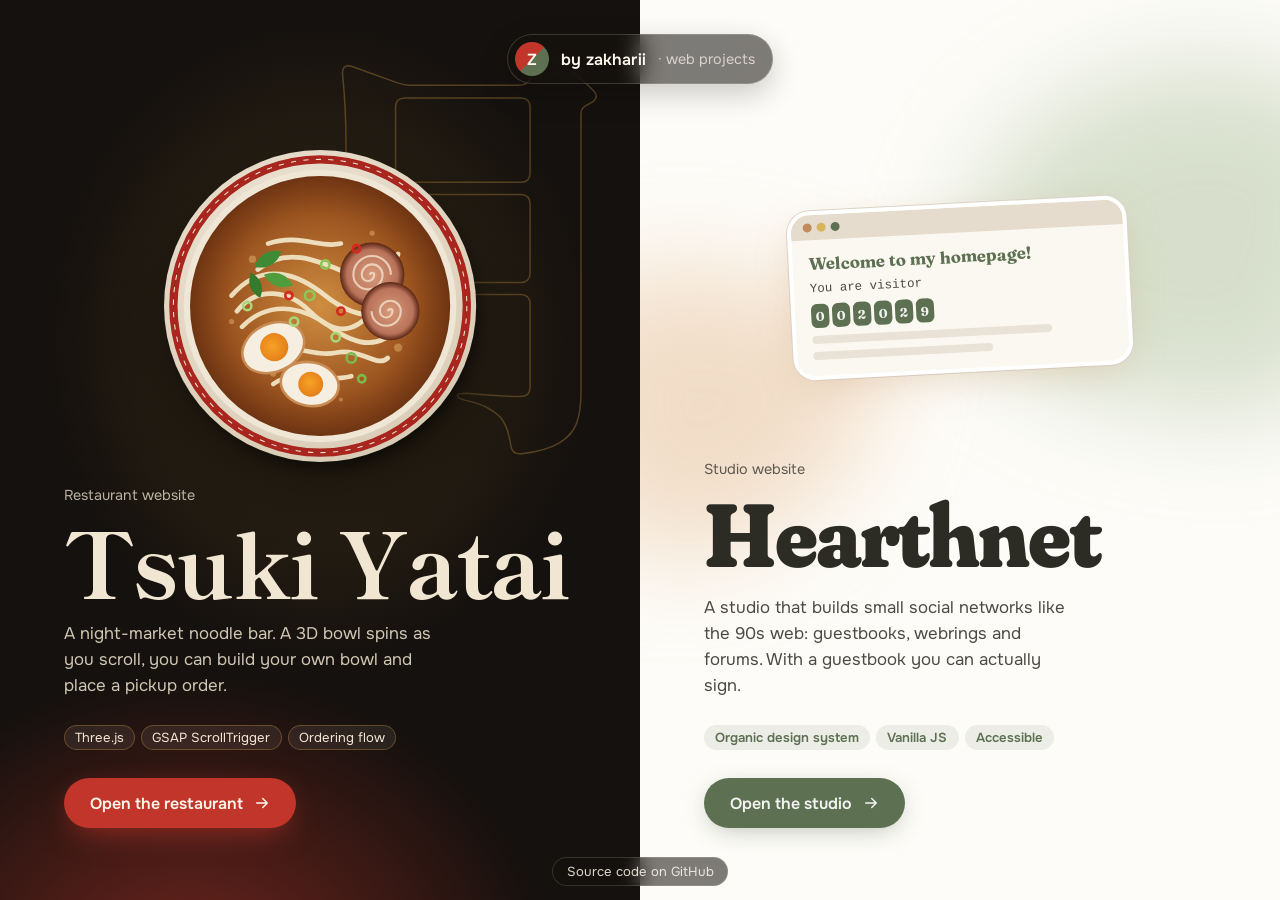
==== index.html @ 2424efcb "Portfolio: hub page, Tsuki Yatai and Hearthnet Co-Authored-By: Claude Opus 5.5 <noreply@anthropic.co" ====
<!doctype html>
<html lang="en">
<head>
  <meta charset="utf-8">
  <meta name="viewport" content="width=device-width, initial-scale=1, viewport-fit=cover">
  <title>Zakharii — web projects</title>
  <meta name="description" content="Web projects designed and built by Zakharii: Tsuki Yatai, a 3D night-market restaurant site, and Hearthnet, a studio site in an organic design system.">
  <meta name="theme-color" content="#15110E">
  <link rel="icon" href="hub/favicon.svg" type="image/svg+xml">

  <link rel="preconnect" href="https://fonts.googleapis.com">
  <link rel="preconnect" href="https://fonts.gstatic.com" crossorigin>
  <link href="https://fonts.googleapis.com/css2?family=Fraunces:opsz,wght,SOFT@9..144,700..800,100&family=Onest:wght@400;500;600&family=Shippori+Mincho+B1:wght@800&display=swap" rel="stylesheet">

  <style>
    /* Two projects, two worlds: the page is split down the middle.
       Each half previews its project's own palette and type. */
    :root {
      --night: #15110e;
      --night-text: #f1e6d2;
      --lacquer: #c2352b;
      --gold: #dda94b;
      --paper: #fdfcf8;
      --loam: #2c2c24;
      --moss: #5d7052;
      --clay: #c18c5d;
      --sand: #e6dccd;
      --font-ui: "Onest", system-ui, -apple-system, "Segoe UI", sans-serif;
      --ease: cubic-bezier(.2, .7, .2, 1);
      color-scheme: dark;
    }
    *, *::before, *::after { box-sizing: border-box; }
    html, body { height: 100%; }
    body {
      margin: 0;
      background: var(--night);
      color: var(--night-text);
      font-family: var(--font-ui);
      -webkit-font-smoothing: antialiased;
    }
    a { color: inherit; }
    img { display: block; max-width: 100%; }

    .page { position: relative; display: flex; flex-direction: column; min-height: 100%; }

    /* ---- top bar ---- */
    .top {
      position: absolute;
      z-index: 5;
      top: 0;
      left: 0;
      right: 0;
      display: flex;
      justify-content: center;
      padding: max(18px, env(safe-area-inset-top, 0px)) max(16px, env(safe-area-inset-right, 0px)) 0 max(16px, env(safe-area-inset-left, 0px));
      pointer-events: none;
    }
    .id {
      display: inline-flex;
      align-items: center;
      gap: 12px;
      padding: 8px 18px 8px 8px;
      border-radius: 999px;
      background: rgb(21 17 14 / .55);
      -webkit-backdrop-filter: blur(12px);
      backdrop-filter: blur(12px);
      box-shadow: 0 0 0 1px rgb(241 230 210 / .18) inset, 0 10px 30px rgb(0 0 0 / .2);
      color: #fff8ec;
      pointer-events: auto;
    }
    .id__mark {
      width: 34px;
      height: 34px;
      display: grid;
      place-items: center;
      border-radius: 50%;
      background: linear-gradient(135deg, var(--lacquer) 50%, var(--moss) 50%);
      font-weight: 600;
    }
    .id__name { font-weight: 600; letter-spacing: .01em; }
    .id__role { color: rgb(255 248 236 / .7); font-size: .9rem; }

    /* ---- the two doors ---- */
    .doors { flex: 1; display: flex; min-height: 100vh; min-height: 100svh; }
    .door {
      --grow: 1;
      position: relative;
      flex: var(--grow) 1 0;
      display: flex;
      flex-direction: column;
      justify-content: flex-end;
      min-width: 0;
      padding: 120px clamp(24px, 5vw, 72px) clamp(36px, 6vw, 72px);
      overflow: hidden;
      text-decoration: none;
      isolation: isolate;
      transition: flex-grow .8s var(--ease), filter .6s;
    }
    /* the hovered door opens wider, the other one steps back */
    @media (hover: hover) and (min-width: 821px) {
      .doors:hover .door { filter: saturate(.75) brightness(.85); }
      .doors .door:hover, .doors .door:focus-visible { --grow: 1.45; filter: none; }
    }
    .door:focus-visible { outline: 3px solid var(--gold); outline-offset: -8px; }

    .door__kicker { margin: 0 0 14px; font-size: .9rem; opacity: .75; }
    .door__title { margin: 0; line-height: .95; letter-spacing: -.02em; font-size: clamp(3rem, 7vw, 6.5rem); }
    .door__desc { max-width: 34ch; margin: 18px 0 26px; font-size: 1.05rem; line-height: 1.55; opacity: .85; }
    .door__tags { display: flex; flex-wrap: wrap; gap: 6px; margin: 0 0 28px; padding: 0; list-style: none; }
    .door__tags li { padding: .3em .85em; border-radius: 999px; font-size: .82rem; }
    .door__cta {
      align-self: flex-start;
      display: inline-flex;
      align-items: center;
      gap: 10px;
      padding: .9em 1.6em;
      border-radius: 999px;
      font-weight: 600;
      transition: transform .4s var(--ease), gap .4s var(--ease);
    }
    .door:hover .door__cta { transform: translateY(-2px); gap: 16px; }
    .door__cta svg { width: 18px; height: 18px; fill: none; stroke: currentColor; stroke-width: 2; stroke-linecap: round; stroke-linejoin: round; }

    /* Door 1: Tsuki Yatai — night market */
    .door--tsuki {
      background:
        radial-gradient(60% 50% at 50% 38%, rgb(221 169 75 / .22), transparent 70%),
        radial-gradient(80% 50% at 30% 110%, rgb(194 53 43 / .55), transparent 70%),
        var(--night);
      color: var(--night-text);
    }
    .door--tsuki .door__title { font-family: "Shippori Mincho B1", Georgia, serif; font-weight: 800; }
    .door--tsuki .door__tags li { background: rgb(241 230 210 / .08); box-shadow: 0 0 0 1px rgb(221 169 75 / .3) inset; }
    .door--tsuki .door__cta { background: var(--lacquer); color: #fff6ea; box-shadow: 0 10px 30px -8px rgb(194 53 43 / .7); }
    .tsuki__kanji {
      position: absolute;
      z-index: -1;
      right: -.08em;
      top: .02em;
      margin: 0;
      font-family: "Shippori Mincho B1", serif;
      font-weight: 800;
      font-size: clamp(16rem, 34vw, 32rem);
      line-height: 1;
      color: transparent;
      -webkit-text-stroke: 1.5px rgb(221 169 75 / .3);
      transition: transform 1.2s var(--ease);
    }
    .tsuki__bowl {
      position: absolute;
      z-index: -1;
      left: 50%;
      top: 34%;
      width: min(52%, 360px);
      translate: -50% -50%;
      filter: drop-shadow(0 30px 40px rgb(0 0 0 / .55));
      transition: transform 1.4s var(--ease);
    }
    .door--tsuki:hover .tsuki__bowl { transform: rotate(40deg) scale(1.06); }
    .door--tsuki:hover .tsuki__kanji { transform: translateX(-4%); }

    /* Door 2: Hearthnet — organic paper */
    .door--hearth { background: var(--paper); color: var(--loam); }
    .door--hearth .door__title { font-family: "Fraunces", Georgia, serif; font-weight: 800; font-variation-settings: "SOFT" 100; }
    .door--hearth .door__tags li { background: rgb(93 112 82 / .1); color: var(--moss); font-weight: 600; }
    .door--hearth .door__cta { background: var(--moss); color: #f3f4f1; box-shadow: 0 6px 24px -6px rgb(93 112 82 / .45); }
    .hearth__blob { position: absolute; z-index: -1; filter: blur(50px); opacity: .55; transition: transform 1.4s var(--ease), border-radius 1.4s var(--ease); }
    .hearth__blob--a { width: 26rem; height: 22rem; right: -6rem; top: 4rem; background: #b9c8a9; border-radius: 60% 40% 30% 70% / 60% 30% 70% 40%; }
    .hearth__blob--b { width: 20rem; height: 18rem; left: -5rem; top: 30%; background: #e8c4a0; border-radius: 30% 70% 70% 30% / 30% 30% 70% 70%; }
    .door--hearth:hover .hearth__blob--a { transform: translate(-2rem, 1rem) scale(1.1); border-radius: 30% 70% 70% 30% / 30% 30% 70% 70%; }
    .hearth__window {
      position: absolute;
      z-index: -1;
      left: 50%;
      top: 32%;
      width: min(62%, 340px);
      translate: -50% -50%;
      rotate: -3deg;
      border: 4px solid #fff;
      border-radius: 1.4rem;
      overflow: hidden;
      background: #fbf8f1;
      box-shadow: 0 10px 40px -10px rgb(193 140 93 / .35), 0 0 0 1px #ded8cf;
      font-family: "Courier New", monospace;
      font-size: .78rem;
      color: #4a4a40;
      transition: rotate 1s var(--ease), transform 1s var(--ease);
    }
    .door--hearth:hover .hearth__window { rotate: 1deg; transform: translateY(-6px); }
    .hearth__window-bar { display: flex; gap: 5px; padding: 8px 12px; background: var(--sand); }
    .hearth__window-bar i { width: 9px; height: 9px; border-radius: 50%; background: var(--clay); }
    .hearth__window-bar i:nth-child(2) { background: #d8b45e; }
    .hearth__window-bar i:nth-child(3) { background: var(--moss); }
    .hearth__window-body { display: grid; gap: 8px; padding: 14px 16px 16px; }
    .hearth__window-body b { font-family: "Fraunces", serif; font-size: 1.05rem; color: var(--moss); }
    .hearth__counter { display: flex; gap: 3px; }
    .hearth__counter span { width: 18px; height: 24px; display: grid; place-items: center; border-radius: 6px; background: var(--moss); color: #f3f4f1; font-family: "Fraunces", serif; font-weight: 700; }
    .hearth__line { height: 8px; border-radius: 99px; background: #e9e2d6; }
    .hearth__line:nth-child(4) { width: 80%; }
    .hearth__line:nth-child(5) { width: 60%; }

    /* ---- footer strip ---- */
    .foot {
      position: absolute;
      z-index: 5;
      left: 0;
      right: 0;
      bottom: 0;
      display: flex;
      justify-content: center;
      padding-bottom: max(14px, env(safe-area-inset-bottom, 0px));
      pointer-events: none;
    }
    .foot a {
      pointer-events: auto;
      padding: .45em 1.1em;
      border-radius: 999px;
      background: rgb(21 17 14 / .55);
      -webkit-backdrop-filter: blur(10px);
      backdrop-filter: blur(10px);
      color: rgb(255 248 236 / .85);
      font-size: .82rem;
      text-decoration: none;
      box-shadow: 0 0 0 1px rgb(241 230 210 / .15) inset;
    }
    .foot a:hover { color: #fff; }

    /* ---- phones and narrow tablets: doors stack ---- */
    @media (max-width: 820px) {
      .doors { flex-direction: column; }
      .door { min-height: 88svh; padding-top: 110px; padding-bottom: 56px; }
      .door--hearth { padding-top: 64px; padding-bottom: 80px; }
      .tsuki__bowl { top: 36%; width: min(62%, 300px); }
      .hearth__window { top: 30%; width: min(70%, 300px); }
      .id__role { display: none; }
    }

    /* entrance: the two halves slide in from their sides */
    @media (prefers-reduced-motion: no-preference) {
      .door--tsuki > * { animation: rise .9s var(--ease) backwards; }
      .door--hearth > * { animation: rise .9s .15s var(--ease) backwards; }
      @keyframes rise { from { opacity: 0; transform: translateY(24px); } }
    }
    @media (prefers-reduced-motion: reduce) {
      .door, .tsuki__bowl, .tsuki__kanji, .hearth__blob, .hearth__window { transition: none; }
    }
  </style>
</head>
<body>
  <div class="page">
    <header class="top">
      <p class="id">
        <span class="id__mark" aria-hidden="true">Z</span>
        <span class="id__name">by zakharii</span>
        <span class="id__role">· web projects</span>
      </p>
    </header>

    <main class="doors" aria-label="Choose a project">
      <h1 class="visually-hidden" style="position:absolute;width:1px;height:1px;overflow:hidden;clip:rect(0 0 0 0)">Zakharii, web projects</h1>

      <!-- Button 1: the restaurant -->
      <a class="door door--tsuki" href="tsuki-yatai/">
        <p class="tsuki__kanji" aria-hidden="true">月</p>
        <img class="tsuki__bowl" src="tsuki-yatai/assets/noodle-bowl.svg" alt="" width="640" height="640">
        <p class="door__kicker">Restaurant website</p>
        <h2 class="door__title">Tsuki Yatai</h2>
        <p class="door__desc">A night-market noodle bar. A 3D bowl spins as you scroll, you can build your own bowl and place a pickup order.</p>
        <ul class="door__tags">
          <li>Three.js</li><li>GSAP ScrollTrigger</li><li>Ordering flow</li>
        </ul>
        <span class="door__cta">Open the restaurant
          <svg viewBox="0 0 24 24" aria-hidden="true"><path d="M5 12h14M13 6l6 6-6 6"/></svg>
        </span>
      </a>

      <!-- Button 2: the social network studio -->
      <a class="door door--hearth" href="hearthnet/">
        <span class="hearth__blob hearth__blob--a" aria-hidden="true"></span>
        <span class="hearth__blob hearth__blob--b" aria-hidden="true"></span>
        <div class="hearth__window" aria-hidden="true">
          <div class="hearth__window-bar"><i></i><i></i><i></i></div>
          <div class="hearth__window-body">
            <b>Welcome to my homepage!</b>
            <span>You are visitor</span>
            <span class="hearth__counter"><span>0</span><span>0</span><span>2</span><span>0</span><span>2</span><span>9</span></span>
            <span class="hearth__line"></span>
            <span class="hearth__line"></span>
          </div>
        </div>
        <p class="door__kicker">Studio website</p>
        <h2 class="door__title">Hearthnet</h2>
        <p class="door__desc">A studio that builds small social networks like the 90s web: guestbooks, webrings and forums. With a guestbook you can actually sign.</p>
        <ul class="door__tags">
          <li>Organic design system</li><li>Vanilla JS</li><li>Accessible</li>
        </ul>
        <span class="door__cta">Open the studio
          <svg viewBox="0 0 24 24" aria-hidden="true"><path d="M5 12h14M13 6l6 6-6 6"/></svg>
        </span>
      </a>
    </main>

    <footer class="foot">
      <a href="https://github.com/qp5048/qp5048.github.io" target="_blank" rel="noopener">Source code on GitHub</a>
    </footer>
  </div>
</body>
</html>
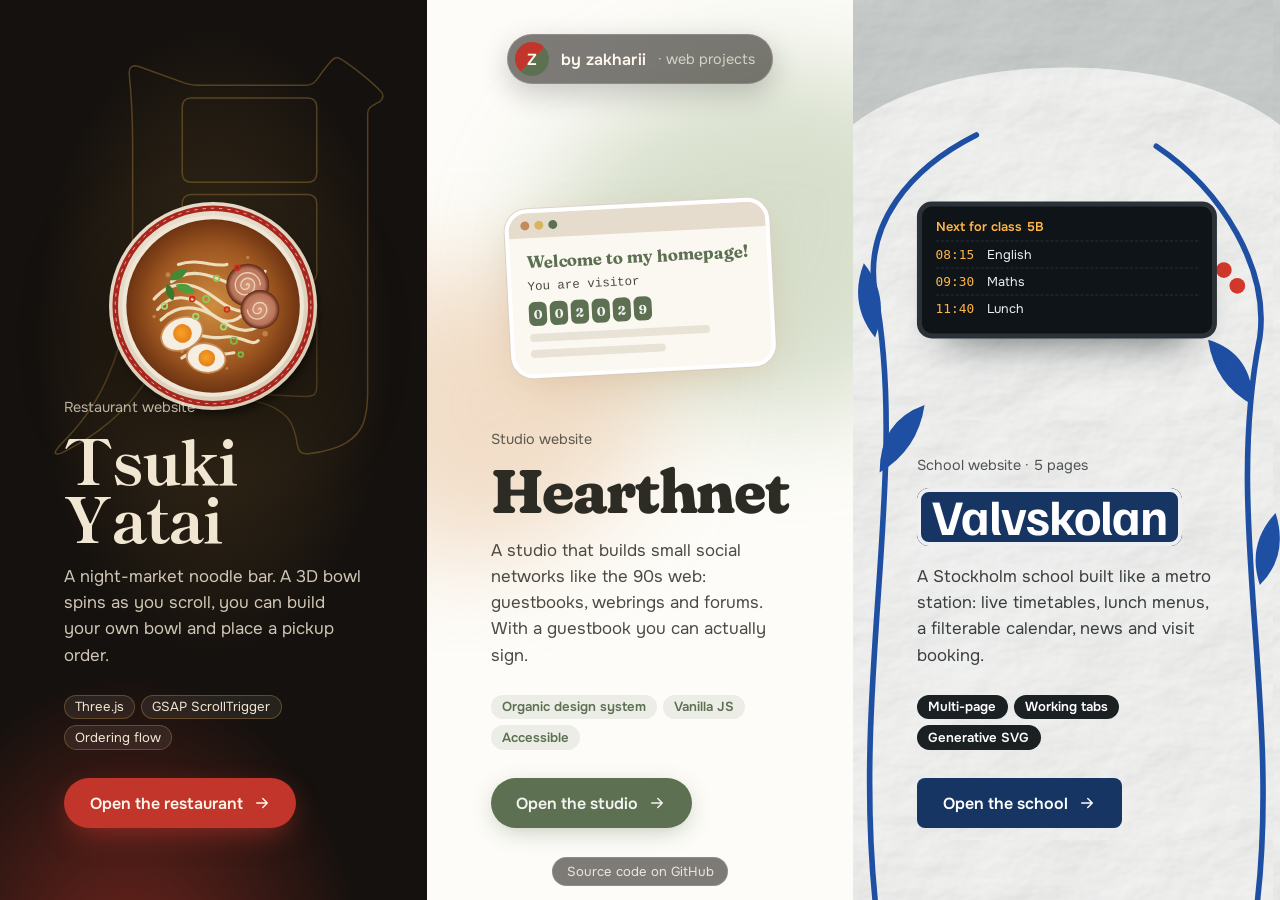
==== commit ef3542af: "Add Valvskolan, a multi-page Stockholm school site Five pages styled as a painted metro station: liv" ====
--- a/index.html
+++ b/index.html
@@ -4,13 +4,13 @@
   <meta charset="utf-8">
   <meta name="viewport" content="width=device-width, initial-scale=1, viewport-fit=cover">
   <title>Zakharii — web projects</title>
-  <meta name="description" content="Web projects designed and built by Zakharii: Tsuki Yatai, a 3D night-market restaurant site, and Hearthnet, a studio site in an organic design system.">
+  <meta name="description" content="Web projects designed and built by Zakharii: Tsuki Yatai, a 3D night-market restaurant site, Hearthnet, a studio site in an organic design system, and Valvskolan, a multi-page Stockholm school site.">
   <meta name="theme-color" content="#15110E">
   <link rel="icon" href="hub/favicon.svg" type="image/svg+xml">
 
   <link rel="preconnect" href="https://fonts.googleapis.com">
   <link rel="preconnect" href="https://fonts.gstatic.com" crossorigin>
-  <link href="https://fonts.googleapis.com/css2?family=Fraunces:opsz,wght,SOFT@9..144,700..800,100&family=Onest:wght@400;500;600&family=Shippori+Mincho+B1:wght@800&display=swap" rel="stylesheet">
+  <link href="https://fonts.googleapis.com/css2?family=Familjen+Grotesk:wght@700&family=Fraunces:opsz,wght,SOFT@9..144,700..800,100&family=Onest:wght@400;500;600&family=Shippori+Mincho+B1:wght@800&display=swap" rel="stylesheet">
 
   <style>
     /* Two projects, two worlds: the page is split down the middle.
@@ -97,14 +97,14 @@
       transition: flex-grow .8s var(--ease), filter .6s;
     }
     /* the hovered door opens wider, the other one steps back */
-    @media (hover: hover) and (min-width: 821px) {
+    @media (hover: hover) and (min-width: 961px) {
       .doors:hover .door { filter: saturate(.75) brightness(.85); }
       .doors .door:hover, .doors .door:focus-visible { --grow: 1.45; filter: none; }
     }
     .door:focus-visible { outline: 3px solid var(--gold); outline-offset: -8px; }
 
     .door__kicker { margin: 0 0 14px; font-size: .9rem; opacity: .75; }
-    .door__title { margin: 0; line-height: .95; letter-spacing: -.02em; font-size: clamp(3rem, 7vw, 6.5rem); }
+    .door__title { margin: 0; line-height: .95; letter-spacing: -.02em; font-size: clamp(2.6rem, 4.8vw, 5.2rem); }
     .door__desc { max-width: 34ch; margin: 18px 0 26px; font-size: 1.05rem; line-height: 1.55; opacity: .85; }
     .door__tags { display: flex; flex-wrap: wrap; gap: 6px; margin: 0 0 28px; padding: 0; list-style: none; }
     .door__tags li { padding: .3em .85em; border-radius: 999px; font-size: .82rem; }
@@ -225,8 +225,39 @@
     }
     .foot a:hover { color: #fff; }
 
+    /* Door 3: Valvskolan — whitewashed metro rock */
+    .door--valv {
+      background-color: #eef0ed;
+      background-image: linear-gradient(rgb(240 242 239 / .55), rgb(240 242 239 / .55)), url("data:image/svg+xml,%3Csvg xmlns='http://www.w3.org/2000/svg' width='420' height='420'%3E%3Cfilter id='r'%3E%3CfeTurbulence type='fractalNoise' baseFrequency='.008 .012' numOctaves='5' seed='11' stitchTiles='stitch'/%3E%3CfeDiffuseLighting lighting-color='%23fff' surfaceScale='5'%3E%3CfeDistantLight azimuth='225' elevation='52'/%3E%3C/feDiffuseLighting%3E%3C/filter%3E%3Crect width='100%25' height='100%25' filter='url(%23r)'/%3E%3C/svg%3E");
+      color: #1b2023;
+    }
+    .door--valv .door__title { font-size: clamp(2.4rem, 3.9vw, 4.4rem); font-family: "Familjen Grotesk", "Helvetica Neue", Arial, sans-serif; font-weight: 700; }
+    .door--valv .door__title span { display: inline-block; padding: .08em .3em .14em; border-radius: 12px; background: #163563; color: #fff; box-shadow: inset 0 0 0 4px rgb(255 255 255 / .92), inset 0 0 0 7px #163563; }
+    .door--valv .door__tags li { background: #1b2023; color: #fff; font-weight: 600; }
+    .door--valv .door__cta { background: #163563; color: #fff; border-radius: 8px; }
+    .valv__vine { position: absolute; z-index: -1; inset: 0; width: 100%; height: 100%; }
+    .valv__board {
+      position: absolute;
+      z-index: -1;
+      left: 50%;
+      top: 30%;
+      width: min(68%, 300px);
+      translate: -50% -50%;
+      padding: 12px 14px;
+      border-radius: 10px;
+      background: #0f1418;
+      color: #eef2f4;
+      box-shadow: 0 0 0 5px #2a3238, 0 30px 40px -24px rgb(5 10 15 / .6);
+      font-size: .8rem;
+      transition: transform 1s var(--ease);
+    }
+    .door--valv:hover .valv__board { transform: translateY(-6px) rotate(-1deg); }
+    .valv__board b { display: block; margin-bottom: 6px; color: #ffb547; font-weight: 600; }
+    .valv__board span { display: grid; grid-template-columns: 3.4em 1fr; gap: 8px; padding: 5px 0; border-top: 1px dashed #263036; }
+    .valv__board i { font-style: normal; font-family: ui-monospace, Menlo, monospace; color: #ffb547; }
+
     /* ---- phones and narrow tablets: doors stack ---- */
-    @media (max-width: 820px) {
+    @media (max-width: 960px) {
       .doors { flex-direction: column; }
       .door { min-height: 88svh; padding-top: 110px; padding-bottom: 56px; }
       .door--hearth { padding-top: 64px; padding-bottom: 80px; }
@@ -239,6 +270,7 @@
     @media (prefers-reduced-motion: no-preference) {
       .door--tsuki > * { animation: rise .9s var(--ease) backwards; }
       .door--hearth > * { animation: rise .9s .15s var(--ease) backwards; }
+      .door--valv > * { animation: rise .9s .3s var(--ease) backwards; }
       @keyframes rise { from { opacity: 0; transform: translateY(24px); } }
     }
     @media (prefers-reduced-motion: reduce) {
@@ -298,10 +330,35 @@
           <svg viewBox="0 0 24 24" aria-hidden="true"><path d="M5 12h14M13 6l6 6-6 6"/></svg>
         </span>
       </a>
+      <!-- Button 3: the school -->
+      <a class="door door--valv" href="skolan/">
+        <svg class="valv__vine" viewBox="0 0 400 800" preserveAspectRatio="xMidYMid slice" aria-hidden="true">
+          <path d="M0 120 C 80 40, 320 40, 400 120 L400 0 L0 0 Z" fill="rgb(62 72 76 / .22)"/>
+          <path d="M30 800 C 10 600, 60 420, 30 260 C 20 200, 60 150, 120 120" fill="none" stroke="#1f4fa3" stroke-width="5" stroke-linecap="round"/>
+          <path d="M370 800 C 390 620, 340 460, 372 300 C 380 240, 340 170, 280 130" fill="none" stroke="#1f4fa3" stroke-width="5" stroke-linecap="round"/>
+          <path d="M34 420 q 34 -20 40 -60 q -40 14 -40 60 Z M30 300 q -24 -30 -10 -66 q 24 30 10 66 Z M366 360 q -34 -18 -40 -58 q 40 12 40 58 Z M372 520 q 26 -26 14 -64 q -26 28 -14 64 Z" fill="#1f4fa3"/>
+          <circle cx="340" cy="240" r="7" fill="#d0392b"/><circle cx="352" cy="254" r="7" fill="#d0392b"/>
+        </svg>
+        <div class="valv__board" aria-hidden="true">
+          <b>Next for class 5B</b>
+          <span><i>08:15</i>English</span>
+          <span><i>09:30</i>Maths</span>
+          <span><i>11:40</i>Lunch</span>
+        </div>
+        <p class="door__kicker">School website · 5 pages</p>
+        <h2 class="door__title"><span>Valvskolan</span></h2>
+        <p class="door__desc">A Stockholm school built like a metro station: live timetables, lunch menus, a filterable calendar, news and visit booking.</p>
+        <ul class="door__tags">
+          <li>Multi-page</li><li>Working tabs</li><li>Generative SVG</li>
+        </ul>
+        <span class="door__cta">Open the school
+          <svg viewBox="0 0 24 24" aria-hidden="true"><path d="M5 12h14M13 6l6 6-6 6"/></svg>
+        </span>
+      </a>
     </main>
 
     <footer class="foot">
-      <a href="https://github.com/qp5048/qp5048.github.io" target="_blank" rel="noopener">Source code on GitHub</a>
+      <a href="https://github.com/qp5048/Tsuki-Yatai" target="_blank" rel="noopener">Source code on GitHub</a>
     </footer>
   </div>
 </body>
